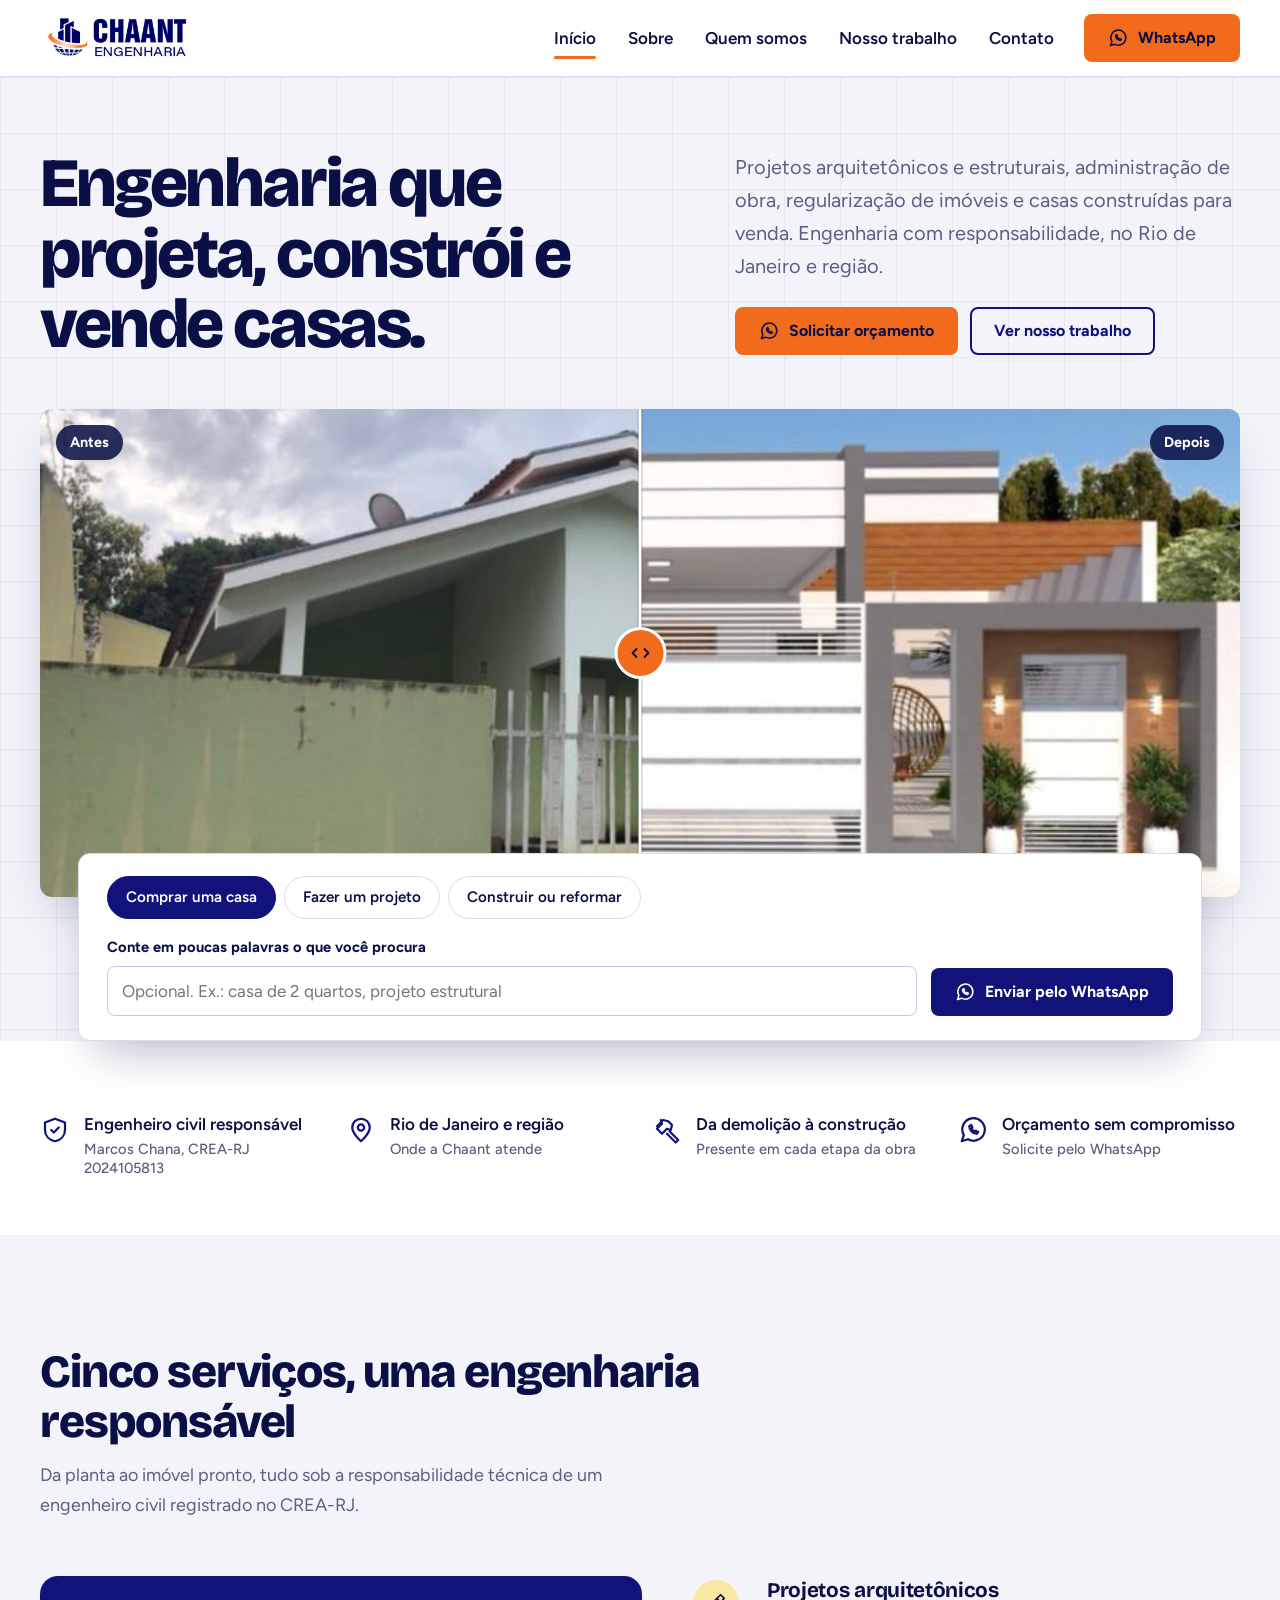
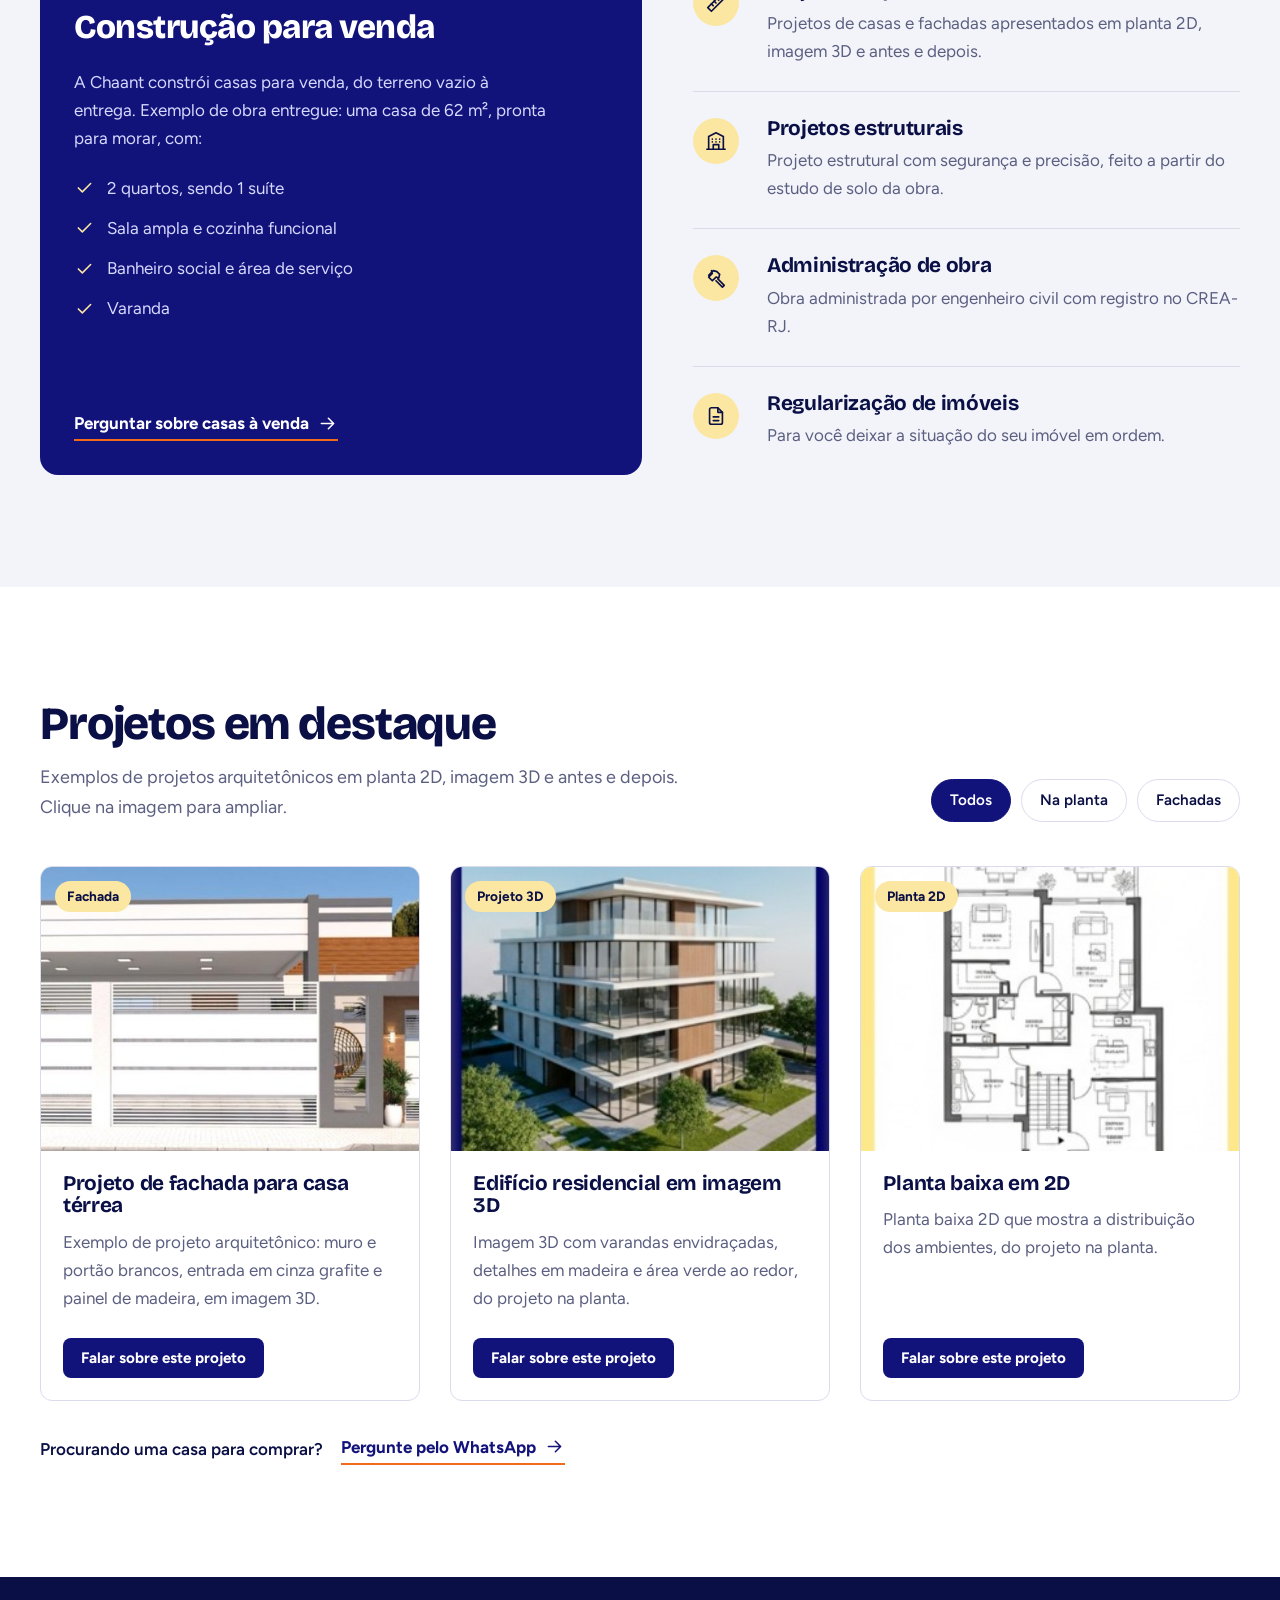
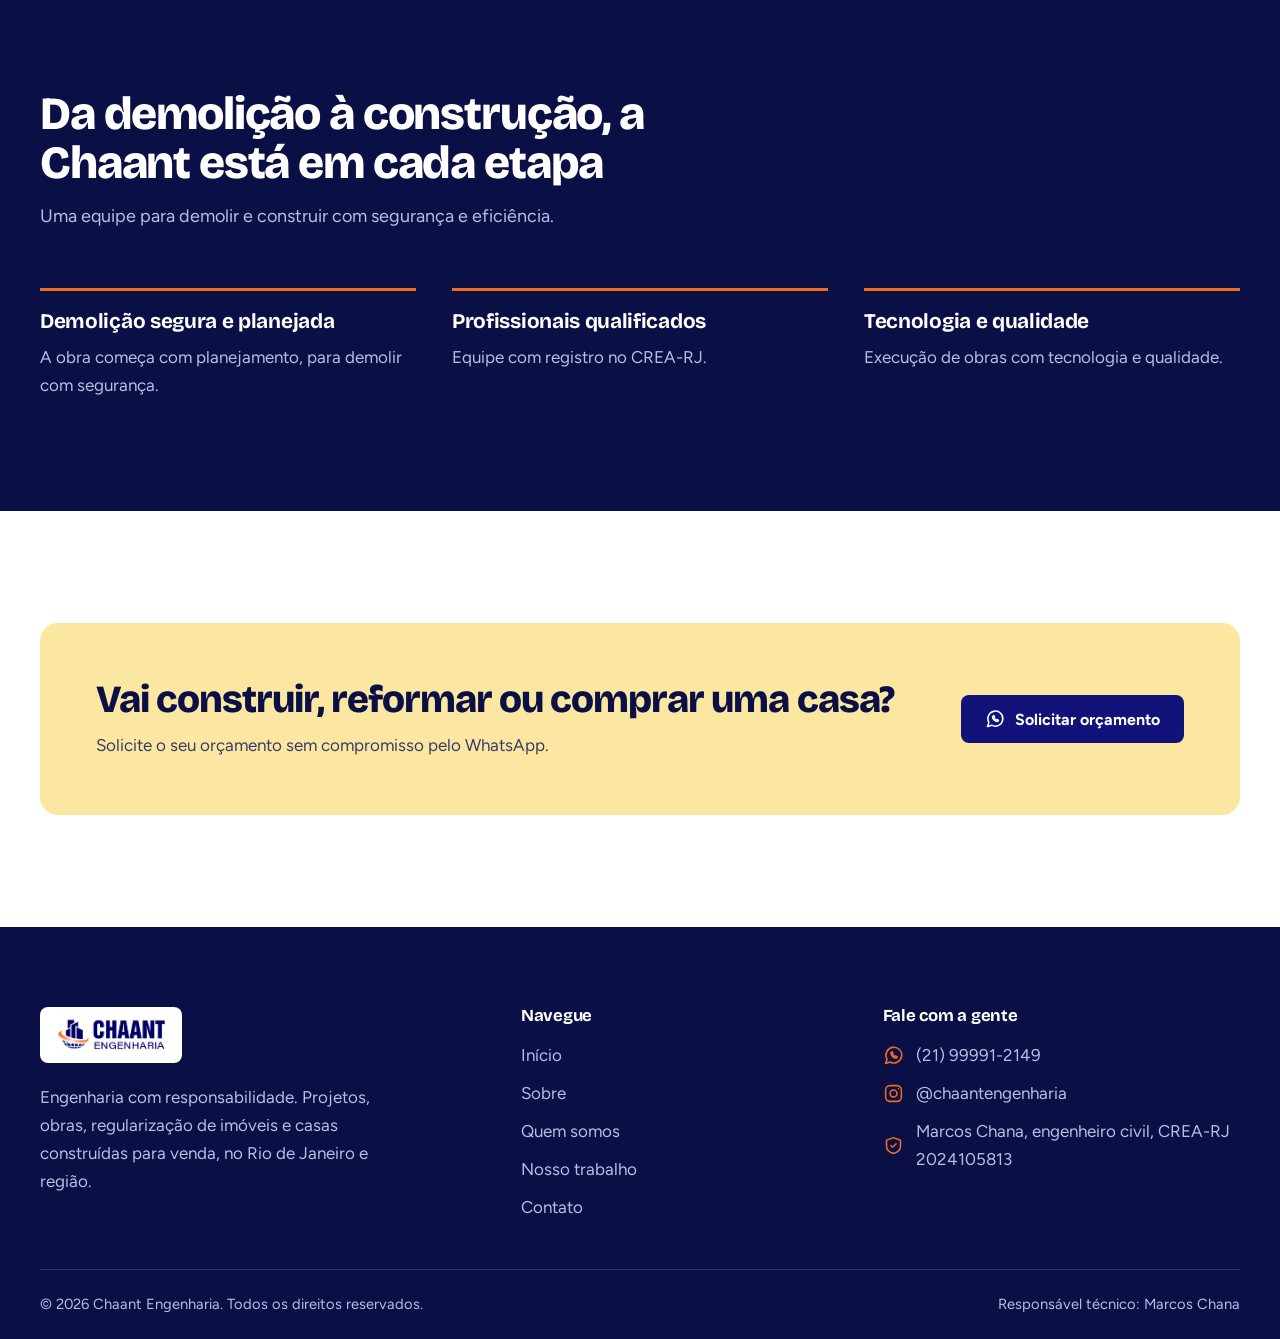
==== index.html @ 68f9fb72 "organizar ficheiros na raiz" ====
<!DOCTYPE html>
<html lang="pt-BR">
<head>
  <meta charset="utf-8">
  <meta name="viewport" content="width=device-width, initial-scale=1">
  <title>Chaant Engenharia | Projetos, obras e casas para venda no RJ</title>
  <meta name="description" content="Chaant Engenharia: projetos arquitetônicos e estruturais, administração de obra, regularização de imóveis e construção de casas para venda. Atendemos o Rio de Janeiro e região.">
  <meta name="theme-color" content="#12137a">
  <link rel="icon" href="favicon.svg" type="image/svg+xml">
  <link rel="preconnect" href="https://fonts.googleapis.com">
  <link rel="preconnect" href="https://fonts.gstatic.com" crossorigin>
  <link href="https://fonts.googleapis.com/css2?family=Bricolage+Grotesque:opsz,wght@12..96,600;12..96,700;12..96,800&family=Figtree:wght@400;500;600;700&display=swap" rel="stylesheet">
  <link rel="stylesheet" href="style.css">
</head>
<body>
<a class="skip" href="#conteudo">Ir para o conteúdo</a>

<header class="site-header">
  <div class="wrap header-in">
    <a class="brand" href="index.html" aria-label="Chaant Engenharia, página inicial">
      <img src="logo-chaant.png" alt="Chaant Engenharia" width="265" height="90">
    </a>
    <button class="nav-toggle" type="button" aria-expanded="false" aria-controls="menu">
      <span class="sr">Abrir menu</span><i class="icon i-menu" aria-hidden="true"></i>
    </button>
    <nav id="menu" class="nav" aria-label="Principal">
      <a href="index.html" aria-current="page">Início</a>
      <a href="sobre.html">Sobre</a>
      <a href="quem-somos.html">Quem somos</a>
      <a href="nosso-trabalho.html">Nosso trabalho</a>
      <a href="contato.html">Contato</a>
      <a class="btn btn-accent" href="https://wa.me/5521999912149" data-wa data-wa-msg="Olá! Vim pelo site da Chaant Engenharia e gostaria de conversar.">
        <i class="icon i-whatsapp" aria-hidden="true"></i>WhatsApp
      </a>
    </nav>
  </div>
</header>

<main id="conteudo">

<section class="hero">
  <div class="wrap">
    <div class="hero-top">
      <h1>Engenharia que projeta, constrói e vende casas.</h1>
      <div class="hero-side">
        <p class="lead">Projetos arquitetônicos e estruturais, administração de obra, regularização de imóveis e casas construídas para venda. Engenharia com responsabilidade, no Rio de Janeiro e região.</p>
        <div class="actions">
          <a class="btn btn-accent" href="https://wa.me/5521999912149" data-wa data-wa-msg="Olá! Vim pelo site da Chaant Engenharia e gostaria de solicitar um orçamento.">
            <i class="icon i-whatsapp" aria-hidden="true"></i>Solicitar orçamento
          </a>
          <a class="btn btn-ghost" href="nosso-trabalho.html">Ver nosso trabalho</a>
        </div>
      </div>
    </div>

    <figure class="compare hero-figure" data-compare>
      <img class="after" src="depois-slider.jpg" alt="Projeto 3D da fachada renovada, com muro e portão brancos, entrada em cinza grafite e painel de madeira" width="820" height="334">
      <img class="before" src="antes-slider.jpg" alt="Casa antes da reforma, com muro verde desgastado e portão de ferro" width="820" height="334">
      <span class="compare__tag compare__tag--l">Antes</span>
      <span class="compare__tag compare__tag--r">Depois</span>
      <span class="compare__handle" aria-hidden="true"><span class="compare__knob"><i class="icon i-arrows"></i></span></span>
      <input type="range" min="0" max="100" value="50" aria-label="Arraste para comparar a fachada antes e depois">
    </figure>

    <div class="search">
      <div class="search-modes" role="group" aria-label="O que você procura">
        <button class="chip" type="button" data-modo="Comprar uma casa" aria-pressed="true">Comprar uma casa</button>
        <button class="chip" type="button" data-modo="Projeto arquitetônico ou estrutural" aria-pressed="false">Fazer um projeto</button>
        <button class="chip" type="button" data-modo="Construir ou reformar" aria-pressed="false">Construir ou reformar</button>
      </div>
      <form id="busca-form" class="search-row">
        <div class="field">
          <label for="busca-detalhe">Conte em poucas palavras o que você procura</label>
          <input id="busca-detalhe" name="detalhe" type="text" placeholder="Opcional. Ex.: casa de 2 quartos, projeto estrutural" autocomplete="off">
        </div>
        <button class="btn btn-primary" type="submit"><i class="icon i-whatsapp" aria-hidden="true"></i>Enviar pelo WhatsApp</button>
      </form>
    </div>
  </div>
</section>

<section class="trust" aria-label="Diferenciais">
  <div class="wrap">
    <ul class="trust-list">
      <li><i class="icon i-shield" aria-hidden="true"></i><span>Engenheiro civil responsável<small>Marcos Chana, CREA-RJ 2024105813</small></span></li>
      <li><i class="icon i-pin" aria-hidden="true"></i><span>Rio de Janeiro e região<small>Onde a Chaant atende</small></span></li>
      <li><i class="icon i-hammer" aria-hidden="true"></i><span>Da demolição à construção<small>Presente em cada etapa da obra</small></span></li>
      <li><i class="icon i-whatsapp" aria-hidden="true"></i><span>Orçamento sem compromisso<small>Solicite pelo WhatsApp</small></span></li>
    </ul>
  </div>
</section>

<section class="section section--paper">
  <div class="wrap">
    <div class="section-head">
      <h2>Cinco serviços, uma engenharia responsável</h2>
      <p>Da planta ao imóvel pronto, tudo sob a responsabilidade técnica de um engenheiro civil registrado no CREA-RJ.</p>
    </div>
    <div class="services">
      <article class="feature">
        <h3>Construção para venda</h3>
        <p>A Chaant constrói casas para venda, do terreno vazio à entrega. Exemplo de obra entregue: uma casa de 62 m², pronta para morar, com:</p>
        <ul class="checks">
          <li><i class="icon i-check" aria-hidden="true"></i>2 quartos, sendo 1 suíte</li>
          <li><i class="icon i-check" aria-hidden="true"></i>Sala ampla e cozinha funcional</li>
          <li><i class="icon i-check" aria-hidden="true"></i>Banheiro social e área de serviço</li>
          <li><i class="icon i-check" aria-hidden="true"></i>Varanda</li>
        </ul>
        <a class="link-arrow" href="https://wa.me/5521999912149" data-wa data-wa-msg="Olá! Gostaria de saber quais casas a Chaant tem à venda.">Perguntar sobre casas à venda <i class="icon i-arrow" aria-hidden="true"></i></a>
      </article>

      <div class="service-list">
        <article class="service-row">
          <span class="ico"><i class="icon i-ruler" aria-hidden="true"></i></span>
          <div><h3>Projetos arquitetônicos</h3><p>Projetos de casas e fachadas apresentados em planta 2D, imagem 3D e antes e depois.</p></div>
        </article>
        <article class="service-row">
          <span class="ico"><i class="icon i-building" aria-hidden="true"></i></span>
          <div><h3>Projetos estruturais</h3><p>Projeto estrutural com segurança e precisão, feito a partir do estudo de solo da obra.</p></div>
        </article>
        <article class="service-row">
          <span class="ico"><i class="icon i-hammer" aria-hidden="true"></i></span>
          <div><h3>Administração de obra</h3><p>Obra administrada por engenheiro civil com registro no CREA-RJ.</p></div>
        </article>
        <article class="service-row">
          <span class="ico"><i class="icon i-file" aria-hidden="true"></i></span>
          <div><h3>Regularização de imóveis</h3><p>Para você deixar a situação do seu imóvel em ordem.</p></div>
        </article>
      </div>
    </div>
  </div>
</section>

<section class="section" id="projetos">
  <div class="wrap">
    <div class="imoveis-top">
      <div class="section-head">
        <h2>Projetos em destaque</h2>
        <p>Exemplos de projetos arquitetônicos em planta 2D, imagem 3D e antes e depois. Clique na imagem para ampliar.</p>
      </div>
      <div class="chips" role="group" aria-label="Filtrar projetos">
        <button class="chip" type="button" data-filter="todos" aria-pressed="true">Todos</button>
        <button class="chip" type="button" data-filter="planta" aria-pressed="false">Na planta</button>
        <button class="chip" type="button" data-filter="fachada" aria-pressed="false">Fachadas</button>
      </div>
    </div>
    <p class="sr" id="imoveis-status" aria-live="polite"></p>
    <div class="imoveis-grid" id="imoveis-grid"></div>
    <p class="projetos-nota">Procurando uma casa para comprar? <a class="link-arrow" href="https://wa.me/5521999912149" data-wa data-wa-msg="Olá! Gostaria de saber quais casas estão à venda.">Pergunte pelo WhatsApp <i class="icon i-arrow" aria-hidden="true"></i></a></p>
  </div>
</section>

<section class="section section--ink">
  <div class="wrap">
    <div class="section-head">
      <h2>Da demolição à construção, a Chaant está em cada etapa</h2>
      <p>Uma equipe para demolir e construir com segurança e eficiência.</p>
    </div>
    <div class="values values--3">
      <article class="value"><h3>Demolição segura e planejada</h3><p>A obra começa com planejamento, para demolir com segurança.</p></article>
      <article class="value"><h3>Profissionais qualificados</h3><p>Equipe com registro no CREA-RJ.</p></article>
      <article class="value"><h3>Tecnologia e qualidade</h3><p>Execução de obras com tecnologia e qualidade.</p></article>
    </div>
  </div>
</section>

<section class="section">
  <div class="wrap">
    <div class="cta-band">
      <div>
        <h2>Vai construir, reformar ou comprar uma casa?</h2>
        <p>Solicite o seu orçamento sem compromisso pelo WhatsApp.</p>
      </div>
      <a class="btn btn-primary" href="https://wa.me/5521999912149" data-wa data-wa-msg="Olá! Gostaria de solicitar um orçamento sem compromisso.">
        <i class="icon i-whatsapp" aria-hidden="true"></i>Solicitar orçamento
      </a>
    </div>
  </div>
</section>
</main>

<footer class="site-footer">
  <div class="wrap">
    <div class="footer-grid">
      <div class="footer-brand">
        <img src="logo-chaant.png" alt="Chaant Engenharia" width="265" height="90" loading="lazy">
        <p>Engenharia com responsabilidade. Projetos, obras, regularização de imóveis e casas construídas para venda, no Rio de Janeiro e região.</p>
      </div>
      <div>
        <h3>Navegue</h3>
        <ul>
          <li><a href="index.html">Início</a></li>
          <li><a href="sobre.html">Sobre</a></li>
          <li><a href="quem-somos.html">Quem somos</a></li>
          <li><a href="nosso-trabalho.html">Nosso trabalho</a></li>
          <li><a href="contato.html">Contato</a></li>
        </ul>
      </div>
      <div>
        <h3>Fale com a gente</h3>
        <ul class="footer-contact">
          <li><i class="icon i-whatsapp" aria-hidden="true"></i><a href="https://wa.me/5521999912149" data-wa><span data-tel-texto>(21) 99991-2149</span></a></li>
          <li><i class="icon i-instagram" aria-hidden="true"></i><a href="https://www.instagram.com/" data-instagram><span data-ig-texto>Instagram</span></a></li>
          <li><i class="icon i-shield" aria-hidden="true"></i><span>Marcos Chana, engenheiro civil, CREA-RJ 2024105813</span></li>
        </ul>
      </div>
    </div>
    <div class="footer-bottom">
      <span>© <span data-ano>2026</span> Chaant Engenharia. Todos os direitos reservados.</span>
      <span>Responsável técnico: Marcos Chana</span>
    </div>
  </div>
</footer>

<script src="config.js"></script>
<script src="imoveis.js"></script>
<script src="main.js"></script>
</body>
</html>
---- style.css ----
/* ==========================================================================
   Chaant Engenharia — Folha de estilos
   Índice
   1. Tokens (cores, tipografia, medidas)
   2. Reset e base
   3. Utilitários
   4. Botões, chips e ícones
   5. Cabeçalho e navegação
   6. Rodapé
   7. Comparador antes/depois
   8. Seções da página inicial
   9. Páginas internas
   10. Formulário e contato
   11. Lightbox
   12. Responsivo
   ========================================================================== */

/* 1. Tokens ---------------------------------------------------------------- */
:root {
  --ink: #0a0f45;
  --navy: #12137a;
  --orange: #f26a1b;
  --orange-deep: #b84a0b;
  --sand: #fbe6a2;
  --slate: #a9b0ba;
  --stone: #77726e;
  --paper: #f3f4fa;
  --white: #ffffff;
  --line: #dadcec;
  --text: #2b2f55;
  --muted: #5b5f80;

  --font-display: "Bricolage Grotesque", "Segoe UI", system-ui, sans-serif;
  --font-body: "Figtree", "Segoe UI", system-ui, -apple-system, sans-serif;

  --wrap: 1200px;
  --gutter: clamp(20px, 4vw, 40px);
  --header-h: 76px;

  --r-xs: 4px;
  --r-sm: 8px;
  --r-md: 12px;
  --r-lg: 18px;

  --shadow-lift: 0 24px 48px -20px rgba(10, 15, 69, 0.35);
}

/* 2. Reset e base ---------------------------------------------------------- */
*, *::before, *::after { box-sizing: border-box; }

html {
  scroll-behavior: smooth;
  scroll-padding-top: calc(var(--header-h) + 16px);
  -webkit-text-size-adjust: 100%;
}

body {
  margin: 0;
  font-family: var(--font-body);
  font-size: 1.0625rem;
  line-height: 1.65;
  color: var(--text);
  background: var(--white);
  -webkit-font-smoothing: antialiased;
}

img { max-width: 100%; height: auto; display: block; }
a { color: inherit; }
button, input, select, textarea { font: inherit; color: inherit; }
ul, ol { margin: 0; padding: 0; list-style: none; }

h1, h2, h3, h4 {
  margin: 0;
  font-family: var(--font-display);
  color: var(--ink);
  line-height: 1.08;
  letter-spacing: -0.025em;
}
h1 { font-size: clamp(2.4rem, 5.4vw, 4.4rem); font-weight: 800; letter-spacing: -0.035em; line-height: 1.02; }
h2 { font-size: clamp(1.85rem, 3.6vw, 2.9rem); font-weight: 800; }
h3 { font-size: 1.3rem; font-weight: 700; letter-spacing: -0.015em; }
p { margin: 0; }

:focus-visible {
  outline: 3px solid var(--orange);
  outline-offset: 3px;
  border-radius: var(--r-xs);
}

@media (prefers-reduced-motion: reduce) {
  html { scroll-behavior: auto; }
  *, *::before, *::after {
    animation-duration: 0.01ms !important;
    animation-iteration-count: 1 !important;
    transition-duration: 0.01ms !important;
  }
}

/* 3. Utilitários ----------------------------------------------------------- */
.wrap { width: min(100% - var(--gutter) * 2, var(--wrap)); margin-inline: auto; }

.sr {
  position: absolute; width: 1px; height: 1px; margin: -1px; padding: 0;
  overflow: hidden; clip: rect(0, 0, 0, 0); white-space: nowrap; border: 0;
}

.skip {
  position: absolute; left: 16px; top: -60px; z-index: 100;
  background: var(--ink); color: #fff; padding: 10px 16px; border-radius: var(--r-sm);
  text-decoration: none; font-weight: 600;
}
.skip:focus { top: 12px; }

.section { padding-block: clamp(64px, 9vw, 112px); }
.section--paper { background: var(--paper); }
.section--ink { background: var(--ink); color: #d8dbf5; }
.section--ink h2, .section--ink h3 { color: #fff; }

.section-head { display: grid; gap: 14px; max-width: 46rem; margin-bottom: clamp(32px, 5vw, 56px); }
.section-head p { color: var(--muted); font-size: 1.125rem; max-width: 40rem; }
.section--ink .section-head p { color: #b9bde6; }

/* Linha de cota (referência a desenho técnico) */
.cota {
  display: flex; align-items: center; gap: 12px;
  margin-top: 14px; color: var(--muted); font-size: 0.9rem;
}
.cota::before, .cota::after {
  content: ""; flex: 1; height: 9px;
  background:
    linear-gradient(var(--slate), var(--slate)) left center / 1px 9px no-repeat,
    linear-gradient(var(--slate), var(--slate)) center / 100% 1px no-repeat;
}
.cota::after {
  background:
    linear-gradient(var(--slate), var(--slate)) right center / 1px 9px no-repeat,
    linear-gradient(var(--slate), var(--slate)) center / 100% 1px no-repeat;
}

/* 4. Botões, chips e ícones ------------------------------------------------ */
.icon {
  display: inline-block; flex: none; width: 1.25em; height: 1.25em;
  background: currentColor;
  -webkit-mask: var(--icon) center / contain no-repeat;
  mask: var(--icon) center / contain no-repeat;
}
.i-key { --icon: url("data:image/svg+xml,%3Csvg xmlns=%22http://www.w3.org/2000/svg%22 viewBox=%220 0 24 24%22 fill=%22none%22 stroke=%22%23000%22 stroke-width=%221.8%22 stroke-linecap=%22round%22 stroke-linejoin=%22round%22%3E%3Ccircle cx=%228%22 cy=%2215%22 r=%224%22/%3E%3Cpath d=%22M10.8 12.2 20 3M16 7l3 3M14 9l2 2%22/%3E%3C/svg%3E"); }
.i-building { --icon: url("data:image/svg+xml,%3Csvg xmlns=%22http://www.w3.org/2000/svg%22 viewBox=%220 0 24 24%22 fill=%22none%22 stroke=%22%23000%22 stroke-width=%221.8%22 stroke-linecap=%22round%22 stroke-linejoin=%22round%22%3E%3Cpath d=%22M4 21V7l8-4 8 4v14%22/%3E%3Cpath d=%22M2 21h20M9 21v-5h6v5M8 10h.01M12 10h.01M16 10h.01M8 13h.01M12 13h.01M16 13h.01%22/%3E%3C/svg%3E"); }
.i-ruler { --icon: url("data:image/svg+xml,%3Csvg xmlns=%22http://www.w3.org/2000/svg%22 viewBox=%220 0 24 24%22 fill=%22none%22 stroke=%22%23000%22 stroke-width=%221.8%22 stroke-linecap=%22round%22 stroke-linejoin=%22round%22%3E%3Cpath d=%22M3 17 17 3l4 4L7 21z%22/%3E%3Cpath d=%22m7 13 2 2M10 10l2 2M13 7l2 2%22/%3E%3C/svg%3E"); }
.i-hammer { --icon: url("data:image/svg+xml,%3Csvg xmlns=%22http://www.w3.org/2000/svg%22 viewBox=%220 0 24 24%22 fill=%22none%22 stroke=%22%23000%22 stroke-width=%221.8%22 stroke-linecap=%22round%22 stroke-linejoin=%22round%22%3E%3Cpath d=%22m14 13 7 7-2 2-7-7%22/%3E%3Cpath d=%22m4 9 5-5 4 1 3 3-1 4-3-1-4 4-4-4 4-4-1-3%22/%3E%3C/svg%3E"); }
.i-shield { --icon: url("data:image/svg+xml,%3Csvg xmlns=%22http://www.w3.org/2000/svg%22 viewBox=%220 0 24 24%22 fill=%22none%22 stroke=%22%23000%22 stroke-width=%221.8%22 stroke-linecap=%22round%22 stroke-linejoin=%22round%22%3E%3Cpath d=%22M12 3 4 6v6c0 4.5 3.2 8 8 9 4.8-1 8-4.5 8-9V6z%22/%3E%3Cpath d=%22m9 12 2 2 4-4%22/%3E%3C/svg%3E"); }
.i-check { --icon: url("data:image/svg+xml,%3Csvg xmlns=%22http://www.w3.org/2000/svg%22 viewBox=%220 0 24 24%22 fill=%22none%22 stroke=%22%23000%22 stroke-width=%221.8%22 stroke-linecap=%22round%22 stroke-linejoin=%22round%22%3E%3Cpath d=%22m5 12.5 4.5 4.5L19 7.5%22/%3E%3C/svg%3E"); }
.i-arrow { --icon: url("data:image/svg+xml,%3Csvg xmlns=%22http://www.w3.org/2000/svg%22 viewBox=%220 0 24 24%22 fill=%22none%22 stroke=%22%23000%22 stroke-width=%221.8%22 stroke-linecap=%22round%22 stroke-linejoin=%22round%22%3E%3Cpath d=%22M5 12h14M13 6l6 6-6 6%22/%3E%3C/svg%3E"); }
.i-arrows { --icon: url("data:image/svg+xml,%3Csvg xmlns=%22http://www.w3.org/2000/svg%22 viewBox=%220 0 24 24%22 fill=%22none%22 stroke=%22%23000%22 stroke-width=%221.8%22 stroke-linecap=%22round%22 stroke-linejoin=%22round%22%3E%3Cpath d=%22m8 8-4 4 4 4M16 8l4 4-4 4%22/%3E%3C/svg%3E"); }
.i-menu { --icon: url("data:image/svg+xml,%3Csvg xmlns=%22http://www.w3.org/2000/svg%22 viewBox=%220 0 24 24%22 fill=%22none%22 stroke=%22%23000%22 stroke-width=%221.8%22 stroke-linecap=%22round%22 stroke-linejoin=%22round%22%3E%3Cpath d=%22M4 7h16M4 12h16M4 17h16%22/%3E%3C/svg%3E"); }
.i-close { --icon: url("data:image/svg+xml,%3Csvg xmlns=%22http://www.w3.org/2000/svg%22 viewBox=%220 0 24 24%22 fill=%22none%22 stroke=%22%23000%22 stroke-width=%221.8%22 stroke-linecap=%22round%22 stroke-linejoin=%22round%22%3E%3Cpath d=%22M6 6l12 12M18 6 6 18%22/%3E%3C/svg%3E"); }
.i-phone { --icon: url("data:image/svg+xml,%3Csvg xmlns=%22http://www.w3.org/2000/svg%22 viewBox=%220 0 24 24%22 fill=%22none%22 stroke=%22%23000%22 stroke-width=%221.8%22 stroke-linecap=%22round%22 stroke-linejoin=%22round%22%3E%3Cpath d=%22M5 4h4l2 5-2.5 1.5a11 11 0 0 0 5 5L15 13l5 2v4a2 2 0 0 1-2 2A16 16 0 0 1 3 6a2 2 0 0 1 2-2z%22/%3E%3C/svg%3E"); }
.i-whatsapp { --icon: url("data:image/svg+xml,%3Csvg xmlns=%22http://www.w3.org/2000/svg%22 viewBox=%220 0 24 24%22 fill=%22none%22 stroke=%22%23000%22 stroke-width=%221.8%22 stroke-linecap=%22round%22 stroke-linejoin=%22round%22%3E%3Cpath d=%22M3 21l1.65-4.9A9 9 0 1 1 8 19.4L3 21z%22/%3E%3Cpath d=%22M9 9c0 3 3 6 6 6l1.2-1.4-2-1-1 .6c-.9-.4-1.9-1.4-2.3-2.3l.6-1-1-2L9 9z%22/%3E%3C/svg%3E"); }
.i-instagram { --icon: url("data:image/svg+xml,%3Csvg xmlns=%22http://www.w3.org/2000/svg%22 viewBox=%220 0 24 24%22 fill=%22none%22 stroke=%22%23000%22 stroke-width=%221.8%22 stroke-linecap=%22round%22 stroke-linejoin=%22round%22%3E%3Crect x=%223%22 y=%223%22 width=%2218%22 height=%2218%22 rx=%225%22/%3E%3Ccircle cx=%2212%22 cy=%2212%22 r=%224%22/%3E%3Cpath d=%22M17.5 6.5h.01%22/%3E%3C/svg%3E"); }
.i-pin { --icon: url("data:image/svg+xml,%3Csvg xmlns=%22http://www.w3.org/2000/svg%22 viewBox=%220 0 24 24%22 fill=%22none%22 stroke=%22%23000%22 stroke-width=%221.8%22 stroke-linecap=%22round%22 stroke-linejoin=%22round%22%3E%3Cpath d=%22M12 21s-7-6.2-7-11a7 7 0 0 1 14 0c0 4.8-7 11-7 11z%22/%3E%3Ccircle cx=%2212%22 cy=%2210%22 r=%222.5%22/%3E%3C/svg%3E"); }
.i-file { --icon: url("data:image/svg+xml,%3Csvg xmlns=%22http://www.w3.org/2000/svg%22 viewBox=%220 0 24 24%22 fill=%22none%22 stroke=%22%23000%22 stroke-width=%221.8%22 stroke-linecap=%22round%22 stroke-linejoin=%22round%22%3E%3Cpath d=%22M14 3H7a2 2 0 0 0-2 2v14a2 2 0 0 0 2 2h10a2 2 0 0 0 2-2V8z%22/%3E%3Cpath d=%22M14 3v5h5M9 13h6M9 17h6%22/%3E%3C/svg%3E"); }
.i-home { --icon: url("data:image/svg+xml,%3Csvg xmlns=%22http://www.w3.org/2000/svg%22 viewBox=%220 0 24 24%22 fill=%22none%22 stroke=%22%23000%22 stroke-width=%221.8%22 stroke-linecap=%22round%22 stroke-linejoin=%22round%22%3E%3Cpath d=%22m3 11 9-8 9 8%22/%3E%3Cpath d=%22M5 10v10h14V10M10 20v-6h4v6%22/%3E%3C/svg%3E"); }
.i-tag { --icon: url("data:image/svg+xml,%3Csvg xmlns=%22http://www.w3.org/2000/svg%22 viewBox=%220 0 24 24%22 fill=%22none%22 stroke=%22%23000%22 stroke-width=%221.8%22 stroke-linecap=%22round%22 stroke-linejoin=%22round%22%3E%3Cpath d=%22M3 12V4h8l10 10-8 8z%22/%3E%3Cpath d=%22M7.5 8.5h.01%22/%3E%3C/svg%3E"); }

.btn {
  display: inline-flex; align-items: center; justify-content: center; gap: 10px;
  min-height: 48px; padding: 12px 22px;
  border: 2px solid transparent; border-radius: var(--r-sm);
  font-weight: 700; font-size: 1rem; line-height: 1.2; text-decoration: none;
  cursor: pointer; transition: background-color 0.2s, color 0.2s, border-color 0.2s, transform 0.2s;
}
.btn:active { transform: translateY(1px); }
.btn-primary { background: var(--navy); color: #fff; }
.btn-primary:hover { background: var(--ink); }
.btn-accent { background: var(--orange); color: var(--ink); }
.btn-accent:hover { background: #ff7f36; }
.btn-ghost { border-color: var(--navy); color: var(--navy); background: transparent; }
.btn-ghost:hover { background: var(--navy); color: #fff; }
.btn-light { background: #fff; color: var(--ink); }
.btn-light:hover { background: var(--sand); }
.btn-sm { min-height: 40px; padding: 8px 16px; font-size: 0.95rem; }

.chips { display: flex; flex-wrap: wrap; gap: 10px; }
.chip {
  padding: 8px 18px; border-radius: 999px; cursor: pointer;
  border: 1.5px solid var(--line); background: #fff; color: var(--ink);
  font-weight: 600; font-size: 0.95rem;
  transition: background-color 0.2s, color 0.2s, border-color 0.2s;
}
.chip:hover { border-color: var(--navy); }
.chip[aria-pressed="true"] { background: var(--navy); border-color: var(--navy); color: #fff; }

.badge {
  display: inline-block; padding: 4px 12px; border-radius: 999px;
  background: var(--sand); color: var(--ink); font-size: 0.85rem; font-weight: 700;
}

.link-arrow {
  display: inline-flex; align-items: center; gap: 8px;
  font-weight: 700; color: var(--navy); text-decoration: none;
  border-bottom: 2px solid var(--orange); padding-bottom: 2px;
}
.link-arrow:hover { color: var(--orange-deep); }
.link-arrow .icon { transition: transform 0.2s; }
.link-arrow:hover .icon { transform: translateX(4px); }

.ico {
  display: grid; place-items: center; flex: none; width: 46px; height: 46px;
  border-radius: 50%; background: var(--sand); color: var(--ink);
}
.ico .icon { width: 22px; height: 22px; }

/* 5. Cabeçalho e navegação ------------------------------------------------- */
.site-header {
  position: sticky; top: 0; z-index: 50;
  background: rgba(255, 255, 255, 0.95);
  -webkit-backdrop-filter: blur(8px); backdrop-filter: blur(8px);
  border-bottom: 1px solid var(--line);
}
.header-in { display: flex; align-items: center; justify-content: space-between; gap: 24px; height: var(--header-h); }
.brand { display: block; }
.brand img { height: 52px; width: auto; }

.nav { display: flex; align-items: center; gap: 4px; }
.nav a:not(.btn) {
  position: relative; padding: 10px 14px; border-radius: var(--r-sm);
  font-weight: 600; color: var(--ink); text-decoration: none;
  transition: background-color 0.2s;
}
.nav a:not(.btn):hover { background: var(--paper); }
.nav a[aria-current="page"]::after {
  content: ""; position: absolute; left: 14px; right: 14px; bottom: 3px;
  height: 3px; border-radius: 2px; background: var(--orange);
}
.nav .btn { margin-left: 12px; }

.nav-toggle {
  display: none; align-items: center; justify-content: center;
  width: 48px; height: 48px; border: 1.5px solid var(--line);
  border-radius: var(--r-sm); background: #fff; color: var(--ink); cursor: pointer;
}
.nav-toggle .icon { width: 26px; height: 26px; }
.nav-toggle[aria-expanded="true"] .icon { --icon: url("data:image/svg+xml,%3Csvg xmlns=%22http://www.w3.org/2000/svg%22 viewBox=%220 0 24 24%22 fill=%22none%22 stroke=%22%23000%22 stroke-width=%221.8%22 stroke-linecap=%22round%22 stroke-linejoin=%22round%22%3E%3Cpath d=%22M6 6l12 12M18 6 6 18%22/%3E%3C/svg%3E"); }

/* 6. Rodapé ---------------------------------------------------------------- */
.site-footer { background: var(--ink); color: #b9bde6; padding-top: clamp(48px, 7vw, 80px); }
.footer-grid {
  display: grid; grid-template-columns: 1.4fr 1fr 1.2fr; gap: clamp(28px, 5vw, 64px);
  padding-bottom: 48px;
}
.footer-brand img { height: 56px; width: auto; background: #fff; padding: 8px 12px; border-radius: var(--r-sm); }
.footer-brand p { margin-top: 20px; max-width: 22rem; }
.site-footer h3 { color: #fff; font-size: 1.05rem; margin-bottom: 16px; }
.site-footer li + li { margin-top: 10px; }
.site-footer a { text-decoration: none; }
.site-footer a:hover { color: #fff; text-decoration: underline; text-underline-offset: 4px; }
.footer-contact li { display: flex; align-items: center; gap: 12px; }
.footer-contact .icon { color: var(--orange); }
.footer-bottom {
  display: flex; flex-wrap: wrap; justify-content: space-between; gap: 8px 24px;
  padding-block: 22px; border-top: 1px solid rgba(255, 255, 255, 0.14);
  font-size: 0.92rem;
}

/* 7. Comparador antes/depois ---------------------------------------------- */
.compare {
  --pos: 50%;
  position: relative; margin: 0; overflow: hidden;
  aspect-ratio: 820 / 334; background: var(--slate);
  border-radius: var(--r-md); box-shadow: var(--shadow-lift);
  user-select: none; -webkit-user-select: none;
}
.compare > img { position: absolute; inset: 0; width: 100%; height: 100%; object-fit: cover; }
.compare .before { clip-path: inset(0 calc(100% - var(--pos)) 0 0); }

.compare__handle {
  position: absolute; top: 0; bottom: 0; left: var(--pos); width: 3px;
  background: #fff; transform: translateX(-50%); pointer-events: none;
  box-shadow: 0 0 0 1px rgba(10, 15, 69, 0.25);
}
.compare__knob {
  position: absolute; top: 50%; left: 50%; width: 52px; height: 52px;
  display: grid; place-items: center; transform: translate(-50%, -50%);
  background: var(--orange); color: var(--ink); border: 3px solid #fff; border-radius: 50%;
}
.compare__knob .icon { width: 24px; height: 24px; }

.compare__tag {
  position: absolute; top: 16px; padding: 6px 14px; border-radius: 999px;
  background: rgba(10, 15, 69, 0.85); color: #fff; font-weight: 700; font-size: 0.9rem;
  pointer-events: none;
}
.compare__tag--l { left: 16px; }
.compare__tag--r { right: 16px; }

.compare input[type="range"] {
  position: absolute; inset: 0; width: 100%; height: 100%; margin: 0;
  opacity: 0; cursor: ew-resize; touch-action: pan-y;
}
.compare:focus-within .compare__knob { outline: 3px solid var(--ink); outline-offset: 3px; }

/* 8. Seções da página inicial --------------------------------------------- */
.hero {
  position: relative; padding-top: clamp(40px, 6vw, 72px); padding-bottom: 0;
  background-color: var(--paper);
  background-image:
    linear-gradient(rgba(18, 19, 122, 0.06) 1px, transparent 1px),
    linear-gradient(90deg, rgba(18, 19, 122, 0.06) 1px, transparent 1px);
  background-size: 56px 56px;
}
.hero-top {
  display: grid; grid-template-columns: 1.25fr 1fr; gap: clamp(24px, 5vw, 72px);
  align-items: end; margin-bottom: clamp(28px, 4vw, 48px);
}
.hero-side { display: grid; gap: 24px; padding-bottom: 6px; }
.lead { font-size: clamp(1.1rem, 1.6vw, 1.25rem); color: var(--muted); max-width: 32rem; }
.actions { display: flex; flex-wrap: wrap; gap: 12px; }

.hero h1 { animation: rise 0.8s cubic-bezier(0.2, 0.7, 0.2, 1) both; }
.hero-side { animation: rise 0.8s 0.12s cubic-bezier(0.2, 0.7, 0.2, 1) both; }
@keyframes rise { from { opacity: 0; transform: translateY(22px); } to { opacity: 1; transform: none; } }

.hero-figure { position: relative; }
.hero-figure figcaption { display: none; }

/* Painel de busca sobreposto ao comparador */
.search {
  position: relative; z-index: 2;
  margin: -44px clamp(12px, 3vw, 40px) 0;
  padding: 22px clamp(18px, 3vw, 28px) 24px;
  background: #fff; border: 1px solid var(--line); border-radius: var(--r-md);
  box-shadow: var(--shadow-lift);
}
.search-modes { display: flex; flex-wrap: wrap; gap: 8px; margin-bottom: 16px; }
.search-row { display: grid; grid-template-columns: 1fr auto; gap: 14px; align-items: end; }

.field { display: grid; gap: 6px; }
.field label { font-weight: 700; font-size: 0.92rem; color: var(--ink); }
.field input, .field select, .field textarea {
  width: 100%; min-height: 48px; padding: 10px 14px;
  background: #fff; border: 1.5px solid #c3c6dd; border-radius: var(--r-sm);
  transition: border-color 0.2s, box-shadow 0.2s;
}
.field textarea { min-height: 140px; resize: vertical; }
.field input:focus, .field select:focus, .field textarea:focus {
  outline: none; border-color: var(--navy); box-shadow: 0 0 0 4px rgba(18, 19, 122, 0.16);
}
.field [aria-invalid="true"] { border-color: #b3261e; }
.field-error { color: #b3261e; font-size: 0.9rem; font-weight: 600; min-height: 1.2em; }

/* Faixa de confiança */
.trust { padding-block: clamp(56px, 7vw, 72px) clamp(40px, 5vw, 56px); }
.trust-list { display: grid; grid-template-columns: repeat(4, 1fr); gap: 24px; }
.trust-list li { display: flex; align-items: flex-start; gap: 14px; font-weight: 600; color: var(--ink); line-height: 1.35; }
.trust-list .icon { width: 30px; height: 30px; color: var(--navy); margin-top: 2px; }
.trust-list small { display: block; margin-top: 4px; font-weight: 500; font-size: 0.92rem; color: var(--muted); }

/* Serviços */
.services { display: grid; grid-template-columns: 1.1fr 1fr; gap: clamp(24px, 4vw, 56px); align-items: stretch; }
.feature {
  display: flex; flex-direction: column; gap: 22px;
  padding: clamp(22px, 3vw, 34px); border-radius: var(--r-lg);
  background: var(--navy); color: #d6d9ff;
}
.feature h3 { color: #fff; font-size: clamp(1.6rem, 2.6vw, 2.1rem); font-weight: 800; }
.feature p { max-width: 30rem; }
.feature-pair { display: grid; grid-template-columns: 1fr 1fr; gap: 12px; margin-top: auto; }
.feature-pair img { width: 100%; height: 100%; max-height: 300px; object-fit: cover; border-radius: var(--r-sm); background: #fff; }
.feature .link-arrow { color: #fff; align-self: flex-start; }
.feature .link-arrow:hover { color: var(--sand); }

.service-list { display: grid; align-content: start; }
.service-row {
  display: grid; grid-template-columns: 56px 1fr; gap: 18px;
  padding-block: 26px; border-top: 1.5px solid var(--line);
}
.service-row:first-child { border-top: 0; padding-top: 4px; }
.service-row p { margin-top: 6px; color: var(--muted); }

/* Imóveis */
.imoveis-top { display: flex; flex-wrap: wrap; align-items: end; justify-content: space-between; gap: 24px; margin-bottom: clamp(28px, 4vw, 44px); }
.imoveis-top .section-head { margin-bottom: 0; }
.imoveis-grid { display: grid; grid-template-columns: repeat(3, 1fr); gap: clamp(18px, 2.4vw, 32px); }
.imovel {
  display: flex; flex-direction: column; overflow: hidden;
  background: #fff; border: 1px solid var(--line); border-radius: var(--r-md);
  transition: border-color 0.2s, transform 0.25s;
}
.imovel:hover { border-color: var(--navy); transform: translateY(-4px); }
.imovel[hidden] { display: none; }
.zoom {
  position: relative; display: block; width: 100%; padding: 0; border: 0;
  background: var(--paper); cursor: zoom-in; overflow: hidden;
}
.zoom img { width: 100%; height: 100%; object-fit: cover; }
.imovel .zoom { aspect-ratio: 4 / 3; }
.imovel .badge { position: absolute; left: 14px; top: 14px; }
.imovel-body { display: flex; flex: 1; flex-direction: column; gap: 10px; padding: 22px; }
.imovel-body p { color: var(--muted); }
.imovel-foot {
  display: flex; align-items: center; justify-content: space-between; gap: 12px;
  margin-top: auto; padding-top: 16px; font-weight: 700; color: var(--ink);
}
.imoveis-empty { grid-column: 1 / -1; padding: 32px; text-align: center; color: var(--muted); background: var(--paper); border-radius: var(--r-md); }

/* Processo (sequência real de etapas) */
.steps { display: grid; grid-template-columns: repeat(4, 1fr); gap: 28px; counter-reset: step; position: relative; }
.steps::before {
  content: ""; position: absolute; top: 24px; left: 24px; right: calc((100% - 84px) / 4 - 24px); height: 2px;
  background: repeating-linear-gradient(90deg, rgba(255, 255, 255, 0.35) 0 8px, transparent 8px 16px);
}
.step { position: relative; display: grid; gap: 12px; align-content: start; }
.step::before {
  counter-increment: step; content: counter(step);
  display: grid; place-items: center; width: 48px; height: 48px; border-radius: 50%;
  background: var(--orange); color: var(--ink);
  font-family: var(--font-display); font-weight: 800; font-size: 1.25rem;
  position: relative; z-index: 1;
}
.step p { color: #b9bde6; }

/* Faixa de chamada final */
.cta-band {
  display: grid; grid-template-columns: 1.4fr auto; gap: 32px; align-items: center;
  padding: clamp(28px, 5vw, 56px); border-radius: var(--r-lg);
  background: var(--sand); color: var(--ink);
}
.cta-band h2 { font-size: clamp(1.7rem, 3vw, 2.4rem); }
.cta-band p { margin-top: 10px; max-width: 34rem; color: #3a3d66; }

/* 9. Páginas internas ------------------------------------------------------ */
.page-hero {
  padding-block: clamp(44px, 7vw, 88px) clamp(36px, 5vw, 64px);
  background-color: var(--paper);
  background-image:
    linear-gradient(rgba(18, 19, 122, 0.06) 1px, transparent 1px),
    linear-gradient(90deg, rgba(18, 19, 122, 0.06) 1px, transparent 1px);
  background-size: 56px 56px;
  border-bottom: 1px solid var(--line);
}
.page-hero h1 { font-size: clamp(2.2rem, 4.8vw, 3.8rem); max-width: 18ch; }
.page-hero .lead { margin-top: 20px; max-width: 38rem; }
.crumbs { display: flex; gap: 10px; margin-bottom: 22px; font-size: 0.95rem; color: var(--muted); }
.crumbs a { color: var(--navy); font-weight: 600; }
.crumbs li + li::before { content: "/"; margin-right: 10px; color: var(--slate); }

.split { display: grid; grid-template-columns: 1fr 1fr; gap: clamp(28px, 6vw, 88px); align-items: center; }
.split--top { align-items: start; }
.prose { display: grid; gap: 18px; max-width: 36rem; }
.prose p { color: var(--text); }
.prose .link-arrow { justify-self: start; }
.split figure { margin: 0; }
.split figure img { width: 100%; border-radius: var(--r-md); }
.split figcaption { margin-top: 10px; font-size: 0.92rem; color: var(--muted); }

.checks { display: grid; gap: 12px; margin-top: 4px; }
.checks li { display: flex; gap: 12px; align-items: flex-start; }
.checks .icon { margin-top: 3px; color: var(--orange-deep); }

.values { display: grid; grid-template-columns: repeat(4, 1fr); gap: clamp(20px, 3vw, 36px); }
.value { padding-top: 20px; border-top: 3px solid var(--navy); display: grid; gap: 10px; align-content: start; }
.value p { color: var(--muted); }

.faq { display: grid; gap: 12px; max-width: 52rem; }
.faq details { background: #fff; border: 1.5px solid var(--line); border-radius: var(--r-md); }
.faq details[open] { border-color: var(--navy); }
.faq summary {
  display: flex; align-items: center; justify-content: space-between; gap: 16px;
  padding: 20px 24px; cursor: pointer; list-style: none;
  font-family: var(--font-display); font-weight: 700; font-size: 1.15rem; color: var(--ink);
}
.faq summary::-webkit-details-marker { display: none; }
.faq summary::after { content: "+"; font-size: 1.6rem; line-height: 1; color: var(--orange-deep); }
.faq details[open] summary::after { content: "\2013"; }
.faq details p { padding: 0 24px 22px; color: var(--muted); }

/* Quem somos */
.profile { display: grid; grid-template-columns: 0.8fr 1.2fr; gap: clamp(28px, 6vw, 80px); align-items: start; }
.profile-card {
  display: grid; gap: 18px; justify-items: start;
  padding: clamp(24px, 3vw, 36px); border-radius: var(--r-lg);
  background: var(--navy); color: #d6d9ff;
}
.avatar {
  display: grid; place-items: center; width: 116px; height: 116px; border-radius: 50%;
  background: var(--sand); color: var(--ink);
  font-family: var(--font-display); font-weight: 800; font-size: 2.6rem; letter-spacing: -0.02em;
}
.profile-card h2 { color: #fff; font-size: clamp(1.8rem, 3vw, 2.3rem); }
.profile-card .badge { background: var(--orange); }
.profile-card .btn { margin-top: 6px; }

.pillars { display: grid; gap: 0; margin-top: 8px; }
.pillar { display: grid; grid-template-columns: 52px 1fr; gap: 16px; padding-block: 22px; border-top: 1.5px solid var(--line); }
.pillar:first-child { border-top: 0; }
.pillar p { margin-top: 6px; color: var(--muted); }

/* Nosso trabalho */
.case { display: grid; gap: 28px; }
.case + .case { margin-top: clamp(56px, 8vw, 96px); }
.case-head { display: grid; grid-template-columns: 1fr 1fr; gap: clamp(20px, 5vw, 72px); align-items: end; }
.case-head p { color: var(--muted); }
.case-pair { display: grid; grid-template-columns: 1fr 1fr; gap: clamp(14px, 2vw, 24px); }
.case-pair figure { margin: 0; display: grid; gap: 10px; align-content: start; }
.case-pair .zoom { border-radius: var(--r-md); }
.case-pair .zoom img { display: block; }
.case-pair figcaption { font-weight: 600; color: var(--ink); }
.case-pair--wide .zoom { aspect-ratio: 820 / 334; }
.case-pair--tall .zoom { aspect-ratio: 292 / 358; }
.case-pair--tall figure { max-width: 100%; }
.case-tools { display: flex; flex-wrap: wrap; gap: 10px; }

/* 10. Formulário e contato ------------------------------------------------- */
.contact-grid { display: grid; grid-template-columns: 1.2fr 0.8fr; gap: clamp(28px, 5vw, 72px); align-items: start; }
.form { display: grid; gap: 20px; padding: clamp(22px, 3.5vw, 40px); background: #fff; border: 1px solid var(--line); border-radius: var(--r-lg); }
.form-row { display: grid; grid-template-columns: 1fr 1fr; gap: 20px; }
.form-note { font-size: 0.92rem; color: var(--muted); }
.form-status { min-height: 1.4em; font-weight: 600; color: var(--navy); }

.info { display: grid; gap: 4px; }
.info-item { display: grid; grid-template-columns: 48px 1fr; gap: 16px; padding-block: 20px; border-top: 1.5px solid var(--line); }
.info-item:first-child { border-top: 0; padding-top: 0; }
.info-item h3 { font-size: 1.1rem; }
.info-item p, .info-item a { color: var(--muted); }
.info-item a { text-underline-offset: 3px; }
.info-item a:hover { color: var(--navy); }

/* 11. Lightbox ------------------------------------------------------------- */
.lightbox { width: fit-content; max-width: min(96vw, 1100px); max-height: 94vh; padding: 0; border: 0; background: transparent; overflow: visible; }
.lightbox::backdrop { background: rgba(10, 15, 69, 0.88); }
.lightbox figure { margin: 0; }
.lightbox img { max-height: 80vh; width: auto; max-width: 100%; margin-inline: auto; border-radius: var(--r-sm); background: #fff; }
.lightbox figcaption { margin-top: 12px; text-align: center; color: #fff; font-weight: 600; }
.lightbox-close {
  position: absolute; top: -52px; right: 0; width: 44px; height: 44px;
  display: grid; place-items: center; border: 0; border-radius: 50%;
  background: #fff; color: var(--ink); cursor: pointer;
}

/* 12. Responsivo ----------------------------------------------------------- */
@media (max-width: 1000px) {
  .trust-list { grid-template-columns: repeat(2, 1fr); }
  .steps { grid-template-columns: repeat(2, 1fr); row-gap: 40px; }
  .steps::before { display: none; }
  .values { grid-template-columns: repeat(2, 1fr); }
  .imoveis-grid { grid-template-columns: repeat(2, 1fr); }
  .footer-grid { grid-template-columns: 1fr 1fr; }
  .footer-brand { grid-column: 1 / -1; }
}

@media (max-width: 900px) {
  .nav-toggle { display: inline-flex; }
  .nav {
    position: absolute; top: 100%; left: 0; right: 0; display: none;
    flex-direction: column; align-items: stretch; gap: 2px;
    padding: 12px var(--gutter) 22px; background: #fff;
    border-bottom: 1px solid var(--line); box-shadow: 0 24px 32px -24px rgba(10, 15, 69, 0.4);
  }
  .nav.is-open { display: flex; }
  .nav a:not(.btn) { padding: 14px 12px; }
  .nav a[aria-current="page"]::after { left: 12px; right: auto; width: 28px; bottom: 6px; }
  .nav .btn { margin: 12px 0 0; }

  .hero-top, .services, .split, .profile, .contact-grid, .case-head, .cta-band { grid-template-columns: 1fr; }
  .hero-top { align-items: start; }
  .cta-band .btn { justify-self: start; }
  .search-row { grid-template-columns: 1fr; }
  .search-row .btn { width: 100%; }
}

@media (max-width: 700px) {
  body { font-size: 1rem; }
  .compare { aspect-ratio: 4 / 3; }
  .compare > img { object-position: 55% 50%; }
  .search { margin-top: -28px; margin-inline: 0; }
  .imoveis-grid, .form-row { grid-template-columns: 1fr; }
  .case-pair--wide { grid-template-columns: 1fr; }
  .case-pair--wide .zoom { aspect-ratio: 4 / 3; }
  .feature-pair img { max-height: 220px; }
}

@media (max-width: 560px) {
  .trust-list, .steps, .values, .footer-grid { grid-template-columns: 1fr; }
  .brand img { height: 46px; }
  .case-pair--tall { grid-template-columns: 1fr 1fr; }
}

/* Variações adicionadas após a primeira revisão */
.values--3 { grid-template-columns: repeat(3, 1fr); }
.service-list--grid { grid-template-columns: 1fr 1fr; column-gap: clamp(24px, 5vw, 64px); }
.service-list--grid .service-row:first-child { border-top: 1.5px solid var(--line); padding-top: 26px; }
.case-pair--narrow { max-width: 640px; }
@media (max-width: 900px) {
  .values--3 { grid-template-columns: 1fr; }
  .service-list--grid { grid-template-columns: 1fr; }
  .service-list--grid .service-row:nth-child(2) { border-top: 1.5px solid var(--line); }
}

/* Copy v2 */
.steps--3 { grid-template-columns: repeat(3, 1fr); }
.steps--3::before { right: calc((100% - 56px) / 3 - 24px); }
.imovel-foot { justify-content: flex-start; }
.projetos-nota { margin-top: 32px; display: flex; flex-wrap: wrap; align-items: center; gap: 8px 18px; font-weight: 600; color: var(--ink); }
@media (max-width: 1000px) { .steps--3 { grid-template-columns: 1fr; } .steps--3::before { display: none; } }

/* Copy v3 */
.section--ink .value { border-top-color: var(--orange); }
.section--ink .value h3 { color: #fff; }
.section--ink .value p { color: #b9bde6; }
.feature .checks { margin-top: 0; }
.feature .checks .icon { color: var(--sand); }
.feature .link-arrow { margin-top: auto; }
.spec-card {
  display: grid; gap: 16px; align-content: start;
  padding: clamp(24px, 3vw, 36px); border-radius: var(--r-lg);
  background: var(--navy); color: #d6d9ff;
}
.spec-card .checks .icon { color: var(--sand); }
.spec-num {
  font-family: var(--font-display); font-weight: 800; color: #fff;
  font-size: clamp(3.4rem, 8vw, 5.6rem); line-height: 0.95; letter-spacing: -0.04em;
}
.spec-sub { font-weight: 600; color: var(--sand); max-width: 22rem; }
.tag-list { display: flex; flex-wrap: wrap; gap: 12px; }
.tag-list .badge { padding: 10px 20px; font-size: 1rem; }
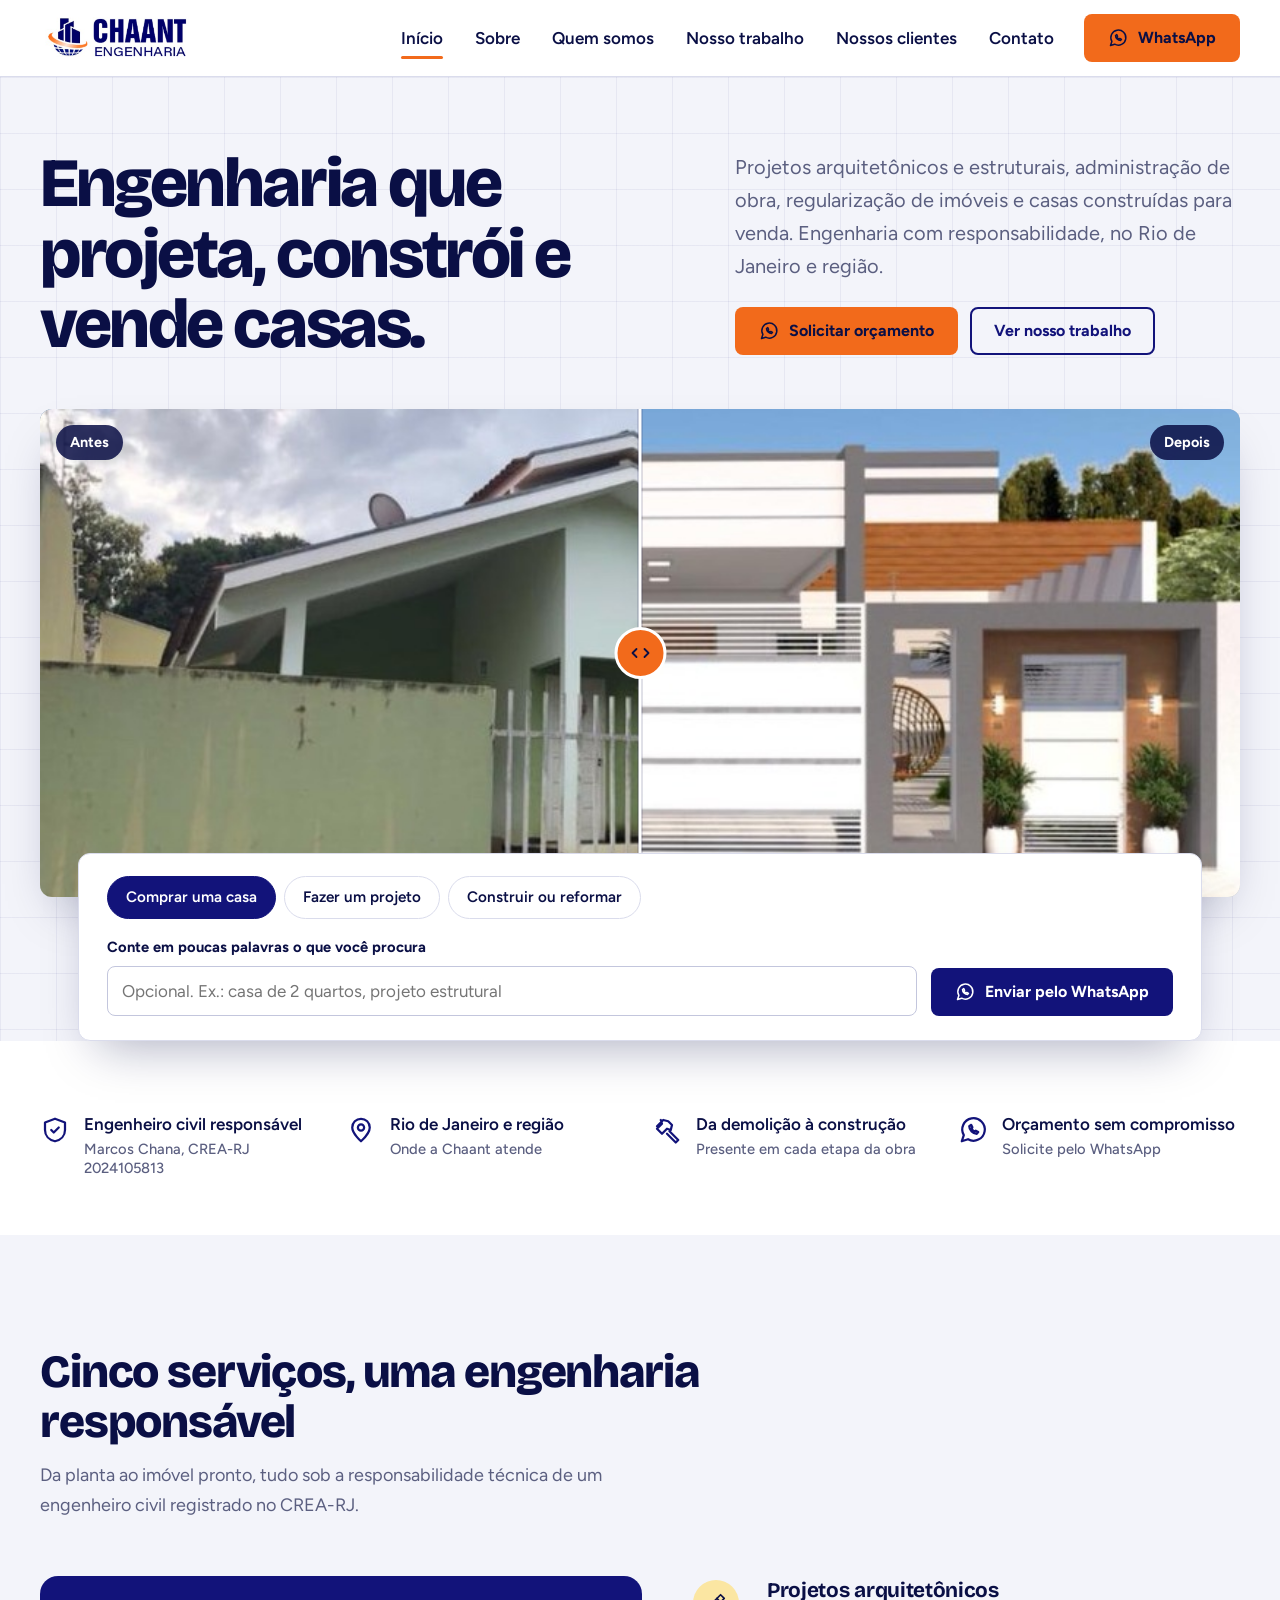
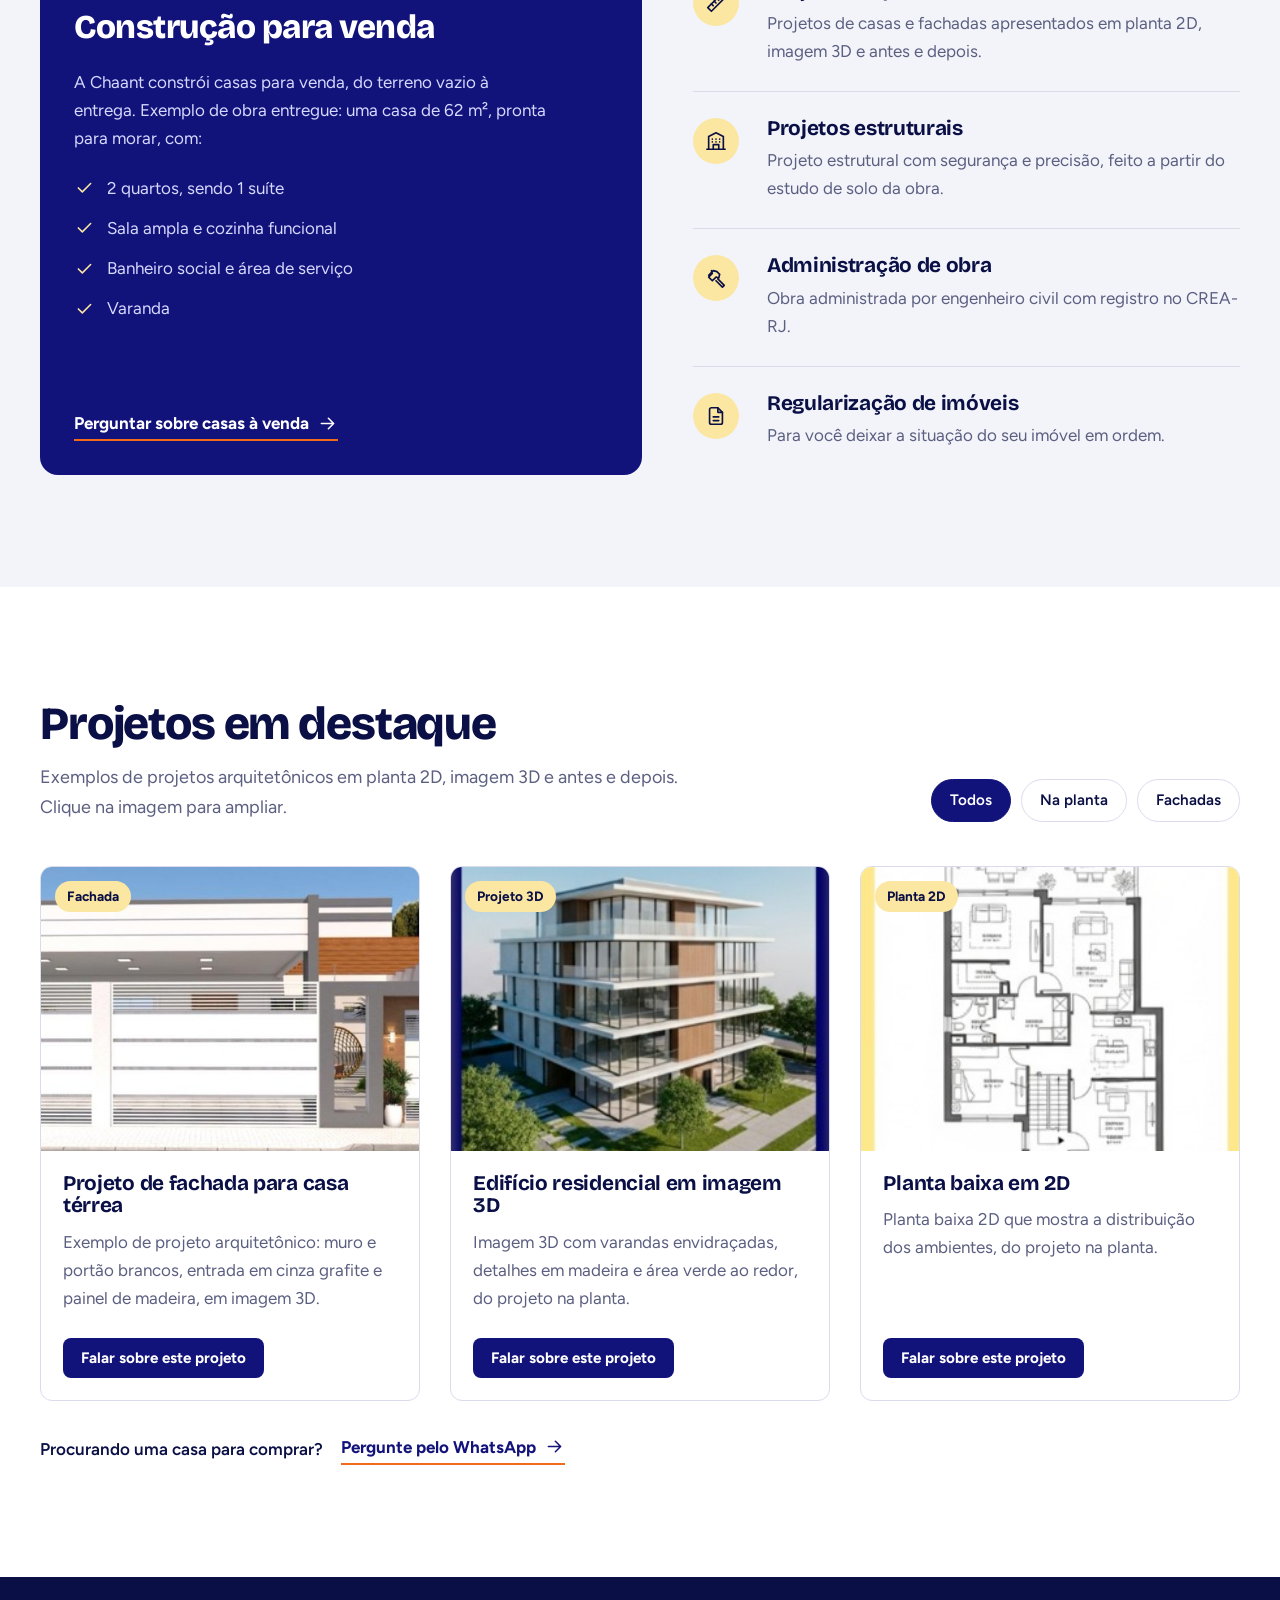
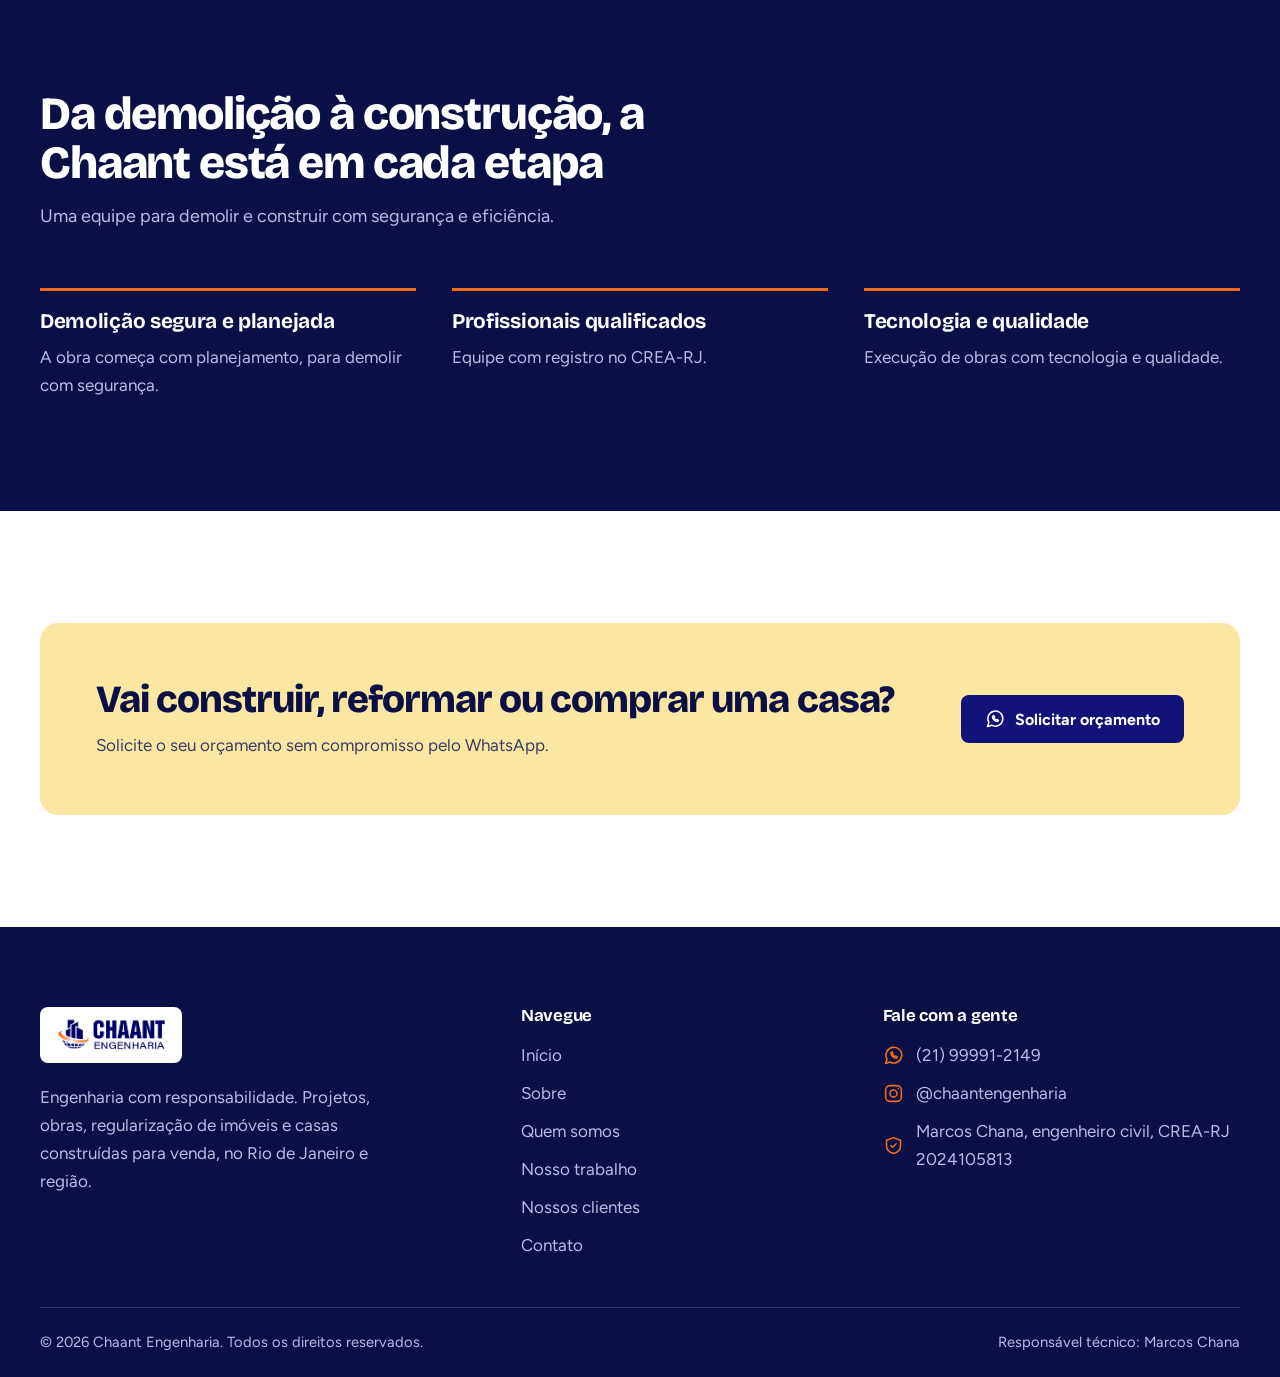
==== commit 13c909fa: "Atualiza o codigo do projeto" ====
--- a/index.html
+++ b/index.html
@@ -28,6 +28,7 @@
       <a href="sobre.html">Sobre</a>
       <a href="quem-somos.html">Quem somos</a>
       <a href="nosso-trabalho.html">Nosso trabalho</a>
+      <a href="clientes.html">Nossos clientes</a>
       <a href="contato.html">Contato</a>
       <a class="btn btn-accent" href="https://wa.me/5521999912149" data-wa data-wa-msg="Olá! Vim pelo site da Chaant Engenharia e gostaria de conversar.">
         <i class="icon i-whatsapp" aria-hidden="true"></i>WhatsApp
@@ -193,6 +194,7 @@
           <li><a href="sobre.html">Sobre</a></li>
           <li><a href="quem-somos.html">Quem somos</a></li>
           <li><a href="nosso-trabalho.html">Nosso trabalho</a></li>
+          <li><a href="clientes.html">Nossos clientes</a></li>
           <li><a href="contato.html">Contato</a></li>
         </ul>
       </div>
--- a/style.css
+++ b/style.css
@@ -623,3 +623,23 @@
 .spec-sub { font-weight: 600; color: var(--sand); max-width: 22rem; }
 .tag-list { display: flex; flex-wrap: wrap; gap: 12px; }
 .tag-list .badge { padding: 10px 20px; font-size: 1rem; }
+
+/* Nossos clientes */
+.clientes-grid { display: grid; grid-template-columns: repeat(3, 1fr); gap: clamp(18px, 2.4vw, 32px); }
+.cliente { display: flex; flex-direction: column; overflow: hidden; background: #fff; border: 1px solid var(--line); border-radius: var(--r-md); transition: border-color 0.2s, transform 0.25s; }
+.cliente:hover { border-color: var(--navy); transform: translateY(-4px); }
+.cliente-fotos { display: grid; grid-auto-flow: column; grid-auto-columns: 100%; overflow-x: auto; scroll-snap-type: x mandatory; aspect-ratio: 4 / 3; background: var(--paper); }
+.cliente-fotos .zoom { scroll-snap-align: start; aspect-ratio: 4 / 3; }
+.cliente-body { display: flex; flex: 1; flex-direction: column; gap: 10px; padding: 22px; }
+.cliente-body h3 { font-size: 1.15rem; }
+.cliente-local { color: var(--muted); font-size: 0.95rem; display: flex; align-items: center; gap: 8px; }
+.cliente-local .icon { width: 16px; height: 16px; color: var(--orange-deep); }
+.cliente-quote { margin-top: 4px; padding-left: 14px; border-left: 3px solid var(--sand); color: var(--text); font-style: italic; }
+.clientes-empty {
+  grid-column: 1 / -1; display: grid; gap: 14px; justify-items: start;
+  padding: clamp(28px, 4vw, 40px); text-align: left; color: var(--muted);
+  background: var(--paper); border-radius: var(--r-md);
+}
+.clientes-empty h3 { color: var(--ink); }
+@media (max-width: 900px) { .clientes-grid { grid-template-columns: repeat(2, 1fr); } }
+@media (max-width: 700px) { .clientes-grid { grid-template-columns: 1fr; } }
